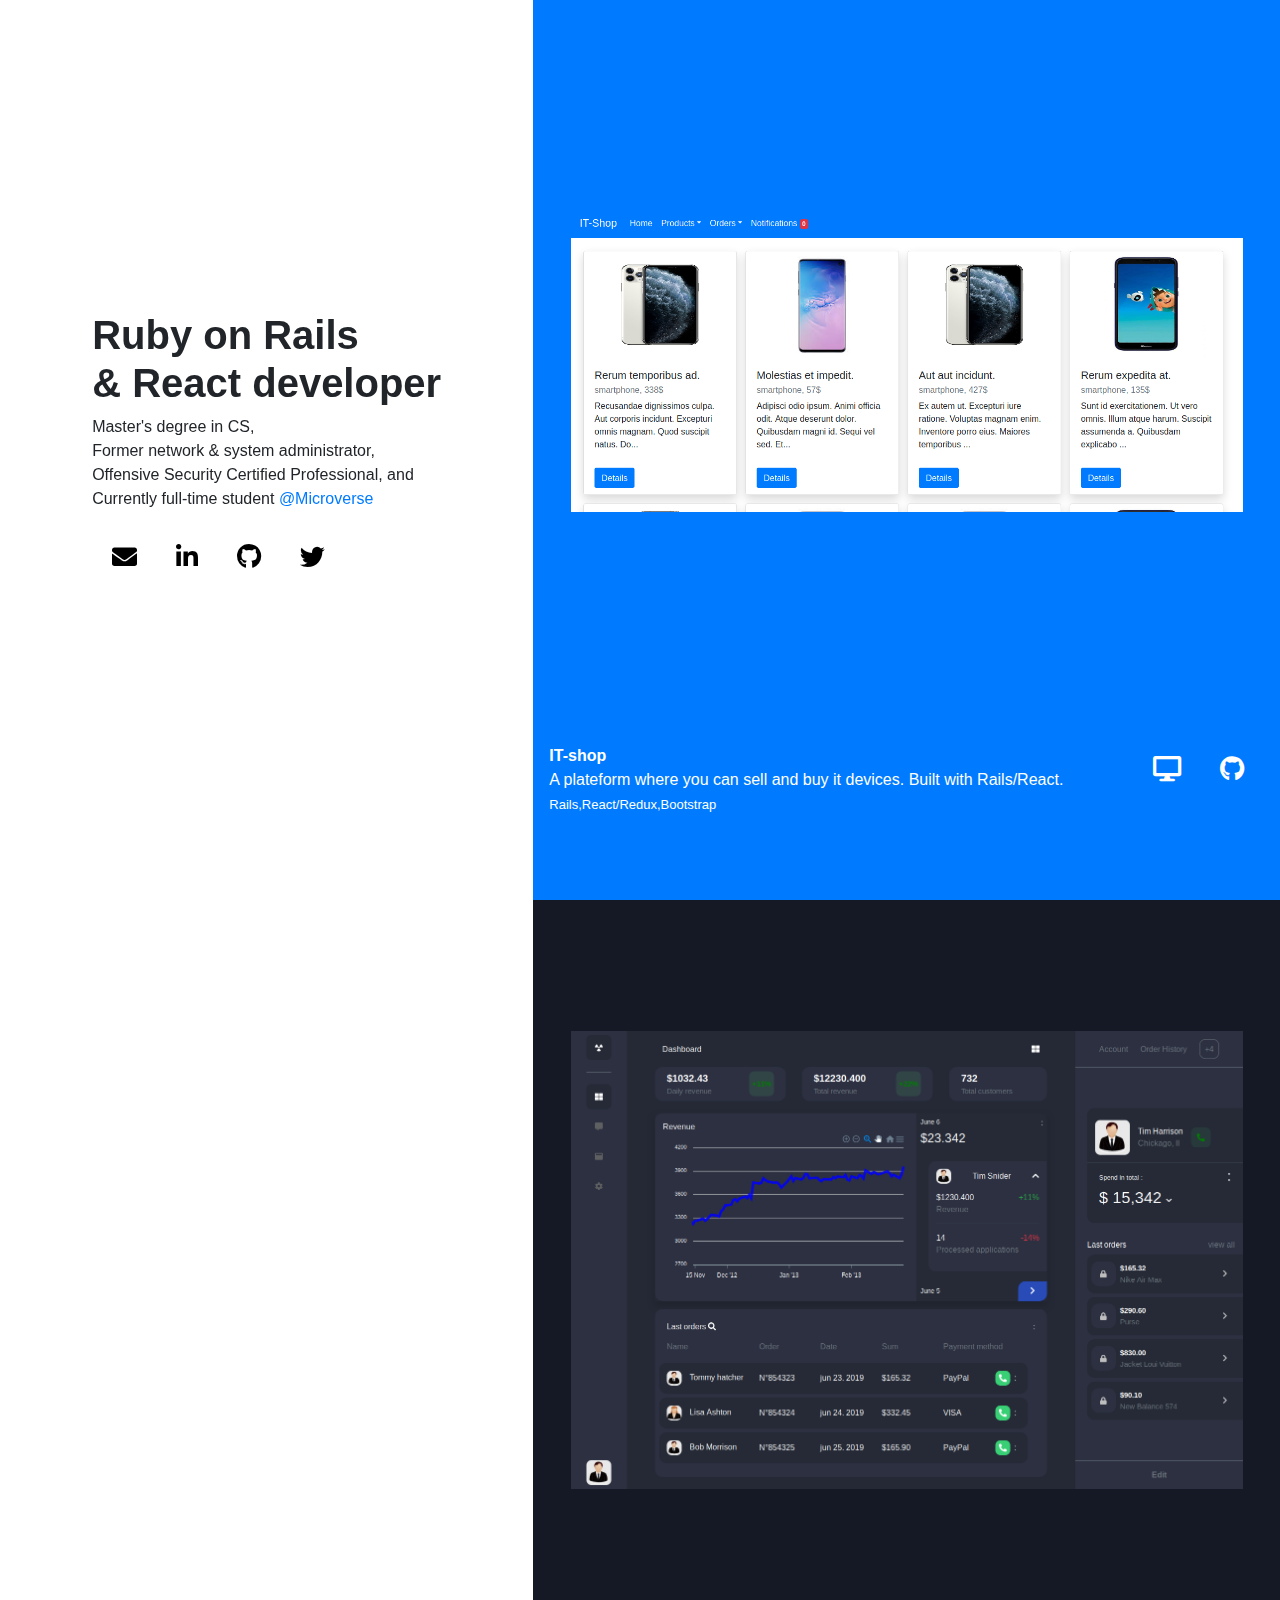
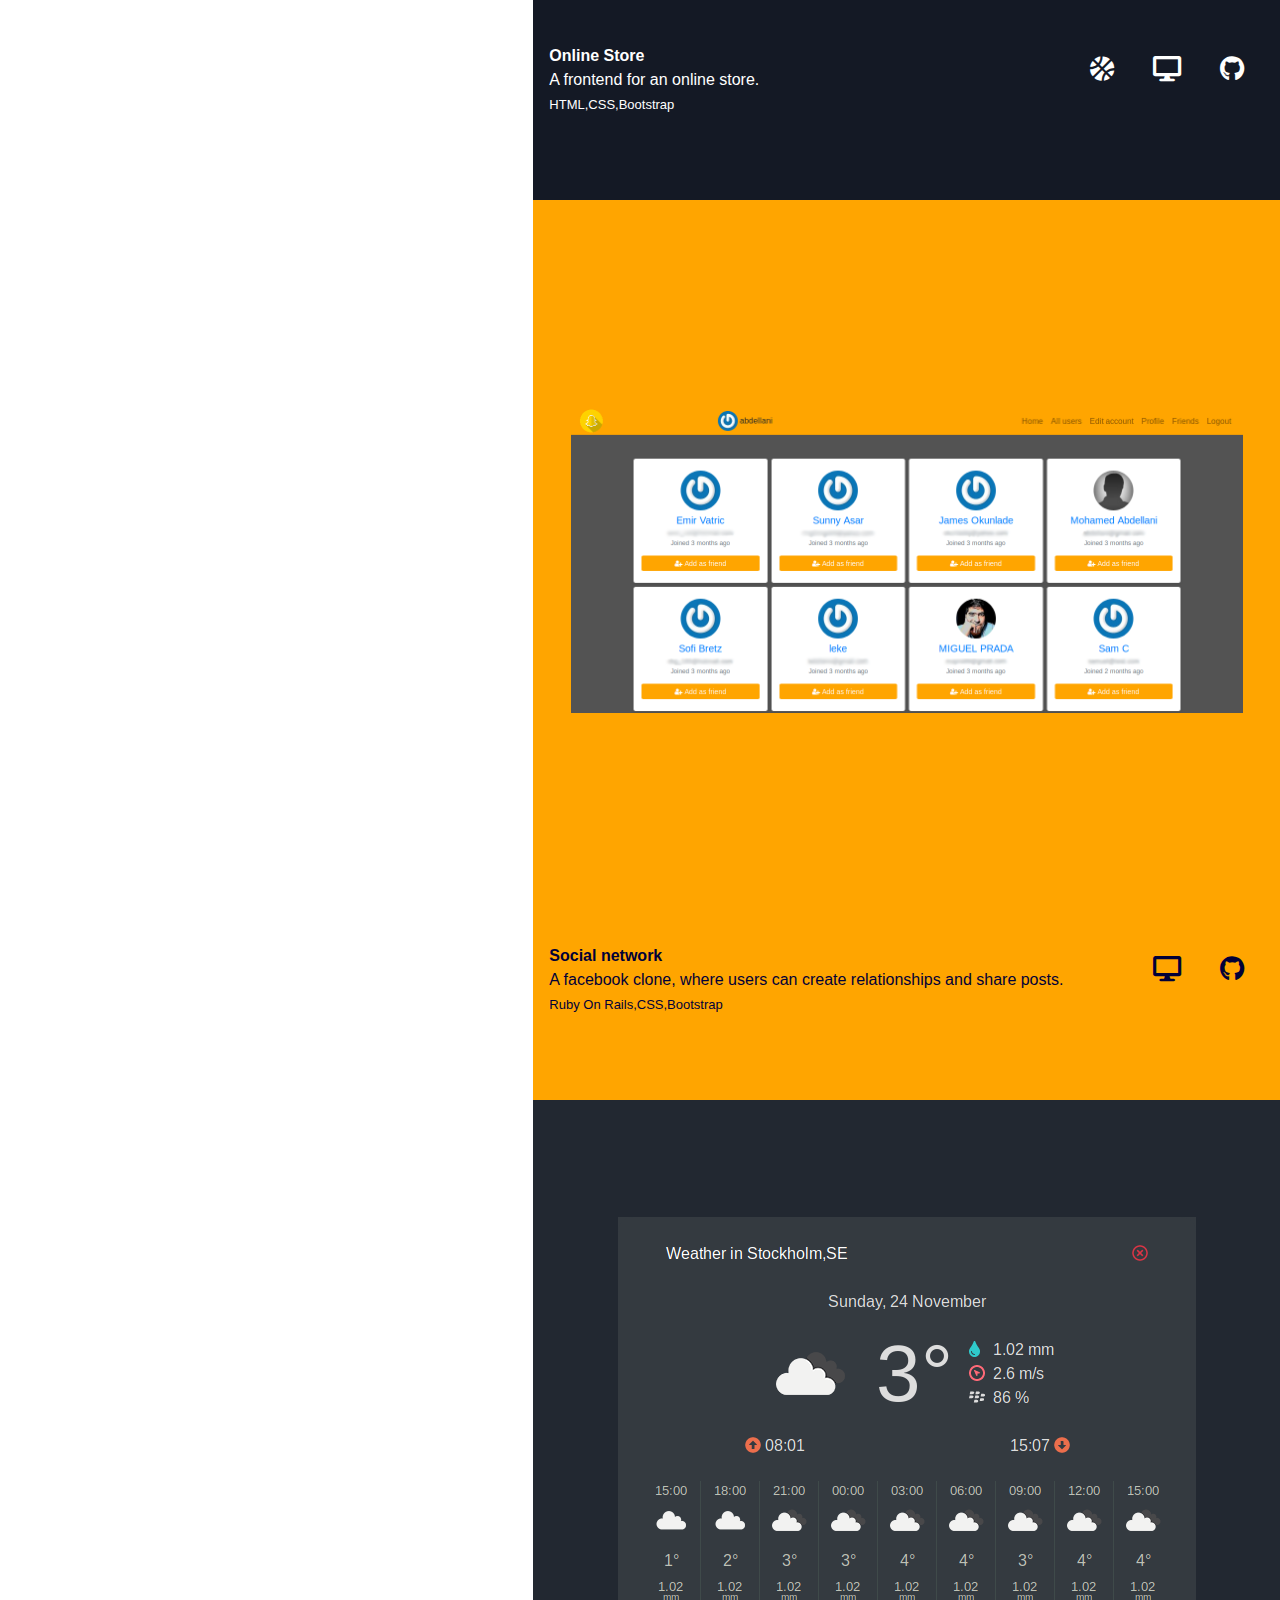
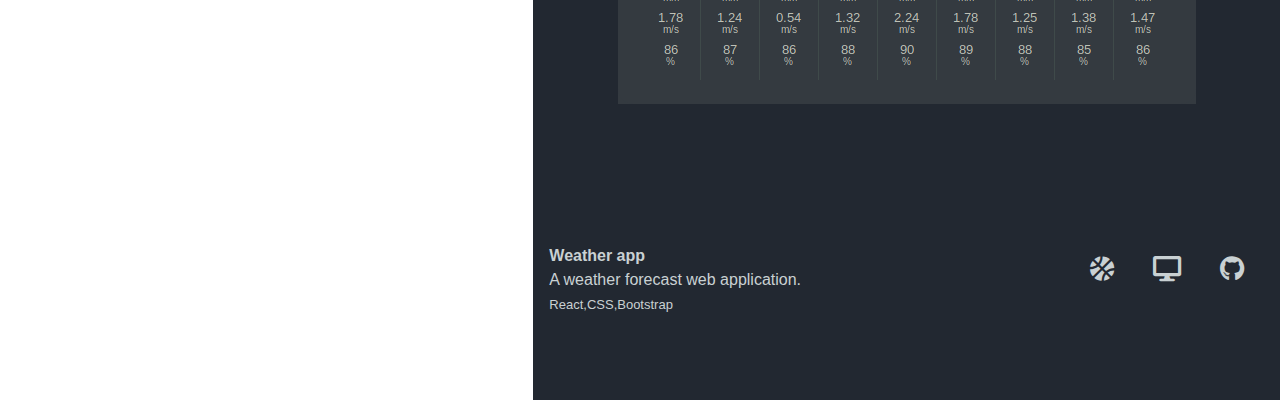
==== index.html @ 5a0fbbc0 "initial commit" ====
<!DOCTYPE html>
<html lang="en">

<head>
  <meta charset="UTF-8">
  <meta name="viewport" content="width=device-width, initial-scale=1.0">
  <meta http-equiv="X-UA-Compatible" content="ie=edge">
  <link rel="stylesheet" href="css/bootstrap.min.css" />
  <link rel="stylesheet" href="css/all.css" />
  <link rel="stylesheet" href="css/index.css" />
  <title>Mohamed ABDELLANI</title>
  <!-- Global site tag (gtag.js) - Google Analytics -->
  <script async src="https://www.googletagmanager.com/gtag/js?id=UA-34000171-1"></script>
  <script>
    window.dataLayer = window.dataLayer || [];
    function gtag() { dataLayer.push(arguments); }
    gtag('js', new Date());

    gtag('config', 'UA-34000171-1');
    function openPage(path){
        window.open(path)
    }
  </script>

</head>

<body>
  <div class="container-fluid">
    <div class="row">
      <div class="col-md-5 p-0">
        <div id="left-page" class="position-md-fixed d-flex flex-column justify-content-center align-items-center">
          <div>
            <h1 class="font-weight-bolder">
              Ruby on Rails<br /> & React developer

            </h1>
            <p>
              Master's degree in CS,
              <br />
              Former network & system administrator,
              <br />
              Offensive Security Certified Professional, and
              <br />
              Currently full-time student <a href="https://www.microverse.org/">@Microverse</a>
            </p>
            <ul class="list-group list-group-horizontal">
              <li class="list-group-item  border-0">
                <a target="_blank" href="mailto:abdellani@gmail.com">
                  <i class="fas fa-envelope"></i>
                </a>
              </li>
              <li class="list-group-item  border-0">
                <a target="_blank" href="https://linkedin.com/in/abdellani/">
                  <i class="fab fa-linkedin-in"></i>
                </a>
              </li>
              <li class="list-group-item  border-0">
                <a target="_blank" href="https://github.com/abdellani/">
                  <i class="fab fa-github"></i>
                </a>
              </li>
              <li class="list-group-item  border-0">
                <a target="_blank" href="https://twitter.com/mabdellani">
                  <i class="fab fa-twitter"></i>
                </a>
              </li>
            </ul>
          </div>
        </div>
      </div>
      <div class="col-md-7 p-0 bg-secondary">
        <div class="project bg-dark d-flex flex-column justify-content-between align-items-center">
          <div class="preview-container w-100   d-flex justify-content-center align-items-center">
              <img class="preview" alt="it-shop" src="images/it-shop.png" onclick="openPage('https://github.com/abdellani/it-shop')">
          </div>
          <div class="footer w-100 py-4 px-3 d-flex flex-wrap justify-content-between">
            <div>
              <span class="font-weight-bolder">IT-shop</span>
              <br />
              A plateform where you can sell and buy it devices. Built with Rails/React.
              <br />
              <span class="technologies">Rails,React/Redux,Bootstrap</span>
            </div>
            <ul class="list-group list-group-horizontal">
              <li class="list-group-item border-0">
                <a title="Live demo" target="_blank" href="https://it-shop.herokuapp.com/">
                  <i class="fas fa-desktop"></i>
                </a>
              </li>
              <li class="list-group-item  border-0">
                <a title="Github repository" target="_blank" href="https://github.com/abdellani/it-shop">
                  <i class="fab fa-github"></i>
                </a>
              </li>
            </ul>
          </div>
        </div>
        <!--
        <div class="project bg-dark d-flex flex-column justify-content-between align-items-center">
          <div class="preview-container w-100   d-flex justify-content-center align-items-center">
            <img class="preview" src="images/imdb.png">
          </div>
          <div class="footer w-100 py-4 px-3 d-flex flex-wrap justify-content-between">
            <div>
              <span class="font-weight-bolder">IMDB</span>
              <br />
              A clone of an IMDB like website's home page.
              <br />
              <span class="technologies">HTML,CSS,Bootstrap</span>
            </div>
            <ul class="list-group list-group-horizontal">
              <li class="list-group-item pl-0 border-0">
                <a title="Original designer" target="_blank"
                  href="https://dribbble.com/shots/7228236-IMDb-website-concept">
                  <i class="fas fa-basketball-ball"></i>
                </a>
              </li>
              <li class="list-group-item border-0">
                <a title="Live demo" target="_blank" href=" http://abdellani.github.io/IMDB_FE/">
                  <i class="fas fa-desktop"></i>
                </a>
              </li>
              <li class="list-group-item  border-0">
                <a title="Github repository" target="_blank" href="https://github.com/abdellani/IMDB_FE">
                  <i class="fab fa-github"></i>
                </a>
              </li>
            </ul>
          </div>
        </div>
       -->
        <div class="project d-flex flex-column justify-content-between align-items-center">
          <div class="preview-container w-100 h-100  d-flex justify-content-center align-items-center">
            <img class="preview" src="images/online_store.png" onclick="openPage('https://github.com/abdellani/ONLINE_STORE_FE')">
          </div>
          <div class="footer w-100 py-4 px-3 d-flex flex-wrap justify-content-between">
            <div>
              <span class="font-weight-bolder">Online Store</span>
              <br />
              A frontend for an online store.
              <br />
              <span class="technologies">HTML,CSS,Bootstrap</span>
            </div>
            <ul class="list-group list-group-horizontal">
              <li class="list-group-item pl-0 border-0">
                <a title="Original designer" target="_blank"
                  href="https://dribbble.com/shots/7476168-Online-store-dashboard-dark-mode">
                  <i class="fas fa-basketball-ball"></i>
                </a>
              </li>
              <li class="list-group-item border-0">
                <a title="Live demo" target="_blank" href="https://abdellani.github.io/ONLINE_STORE_FE/">
                  <i class="fas fa-desktop"></i>
                </a>
              </li>
              <li class="list-group-item  border-0">
                <a title="Github repository" target="_blank" href="https://github.com/abdellani/ONLINE_STORE_FE">
                  <i class="fab fa-github"></i>
                </a>
              </li>
            </ul>
          </div>
        </div>
        <div class="project bg-dark d-flex flex-column justify-content-between align-items-center">
          <div class="preview-container w-100   d-flex justify-content-center align-items-center">
            <img class="preview" src="images/social_network.png" onclick="openPage('https://github.com/abdellani/final-project/')">
          </div>
          <div class="footer w-100 py-4 px-3 d-flex flex-wrap justify-content-between">
            <div>
              <span class="font-weight-bolder">Social network</span>
              <br />
              A facebook clone, where users can create relationships and share posts.
              <br />
              <span class="technologies">Ruby On Rails,CSS,Bootstrap</span>
            </div>
            <ul class="list-group list-group-horizontal">
              <li class="list-group-item pl-0 border-0">
                <a title="Live demo" href="https://fast-wave-25233.herokuapp.com/">
                  <i class="fas fa-desktop"></i>
                </a>
              </li>
              <li class="list-group-item  border-0">
                <a title="Github repository" target="_blank" href="https://github.com/abdellani/final-project/">
                  <i class="fab fa-github"></i>
                </a>
              </li>
            </ul>
          </div>
        </div>
        <div class="project bg-dark d-flex flex-column justify-content-between align-items-center">
          <div class="preview-container w-100   d-flex justify-content-center align-items-center">
            <img class="preview" src="images/weather-app.png" onclick="openPage('https://abdellani.github.io/weather-app/')">
          </div>
          <div class="footer w-100 py-4 px-3 d-flex flex-wrap justify-content-between">
            <div>
              <span class="font-weight-bolder">Weather app</span>
              <br />
              A weather forecast web application.
              <br />
              <span class="technologies">React,CSS,Bootstrap</span>
            </div>
            <ul class="list-group list-group-horizontal">
              <li class="list-group-item pl-0 border-0">
                <a title="Original designer" target="_blank"
                  href="https://dribbble.com/shots/5391698-Weather-Forecast-Display">
                  <i class="fas fa-basketball-ball"></i>
                </a>
              </li>
              <li class="list-group-item border-0">
                <a title="Live demo" target="_blank" href="https://abdellani.github.io/weather-app/">
                  <i class="fas fa-desktop"></i>
                </a>
              </li>
              <li class="list-group-item  border-0">
                <a title="Github repository" target="_blank" href="https://github.com/abdellani/weather-app/">
                  <i class="fab fa-github"></i>
                </a>
              </li>
            </ul>
          </div>
        </div>
      </div>
    </div>
  </div>
</body>

</html>
---- css/index.css ----
@media (min-width: 768px) {
  body .position-md-fixed {
    position: fixed;
    left: 0;
    width: 41.666667%;
    z-index: 12; } }
body ul li a {
  color: black; }
body #left-page {
  height: 100vh; }
  body #left-page ul {
    font-size: 25px; }
body .project {
  height: 100vh; }
  body .project:nth-child(1) {
    background-color: #007bff !important;
    color: #fff; }
    body .project:nth-child(1) a {
      color: #fff; }
  body .project:nth-child(2) {
    background-color: #141925 !important;
    color: white; }
    body .project:nth-child(2) a {
      color: white; }
  body .project:nth-child(3) {
    background-color: #ffa500 !important;
    color: #010038; }
    body .project:nth-child(3) a {
      color: #010038; }
  body .project:nth-child(4) {
    background-color: #222831 !important;
    color: #c9d1d3; }
    body .project:nth-child(4) a {
      color: #c9d1d3; }
  body .project .technologies {
    font-size: 13px; }
  body .project .preview-container {
    flex-basis: 80vh;
    overflow: hidden; }
    body .project .preview-container .preview {
      max-height: 90%;
      max-width: 90%; }
  body .project .footer {
    flex-basis: 20vh; }
    body .project .footer li {
      background: transparent !important; }
      body .project .footer li i {
        font-size: 25px; }

#under_construction_page {
  background-color: #fafbfd;
  height: 100vh; }
  #under_construction_page .main_pic {
    min-width: 250px;
    width: 60%;
    margin: auto;
    display: block; }
  #under_construction_page a {
    color: black; }
  #under_construction_page footer {
    font-size: 10px; }

/*# sourceMappingURL=index.css.map */
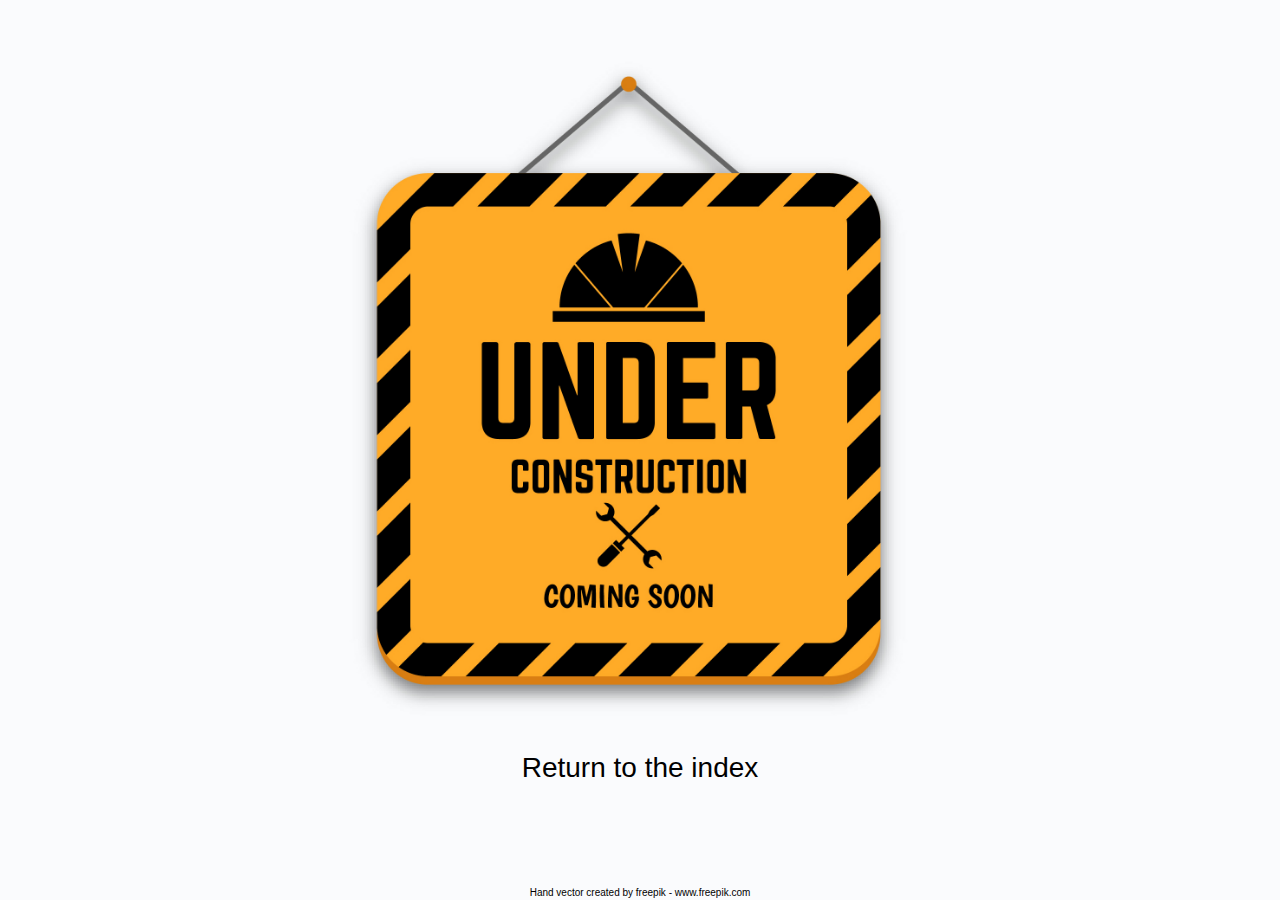
==== commit a9cbce79: "Rename under_construction.html to index.html" ====
--- a/index.html
+++ b/index.html
@@ -5,223 +5,23 @@
   <meta charset="UTF-8">
   <meta name="viewport" content="width=device-width, initial-scale=1.0">
   <meta http-equiv="X-UA-Compatible" content="ie=edge">
-  <link rel="stylesheet" href="css/bootstrap.min.css" />
-  <link rel="stylesheet" href="css/all.css" />
+  <link rel="stylesheet" href="https://stackpath.bootstrapcdn.com/bootstrap/4.3.1/css/bootstrap.min.css"
+    integrity="sha384-ggOyR0iXCbMQv3Xipma34MD+dH/1fQ784/j6cY/iJTQUOhcWr7x9JvoRxT2MZw1T" crossorigin="anonymous">
   <link rel="stylesheet" href="css/index.css" />
   <title>Mohamed ABDELLANI</title>
-  <!-- Global site tag (gtag.js) - Google Analytics -->
-  <script async src="https://www.googletagmanager.com/gtag/js?id=UA-34000171-1"></script>
-  <script>
-    window.dataLayer = window.dataLayer || [];
-    function gtag() { dataLayer.push(arguments); }
-    gtag('js', new Date());
-
-    gtag('config', 'UA-34000171-1');
-    function openPage(path){
-        window.open(path)
-    }
-  </script>
-
 </head>
 
-<body>
-  <div class="container-fluid">
-    <div class="row">
-      <div class="col-md-5 p-0">
-        <div id="left-page" class="position-md-fixed d-flex flex-column justify-content-center align-items-center">
-          <div>
-            <h1 class="font-weight-bolder">
-              Ruby on Rails<br /> & React developer
-
-            </h1>
-            <p>
-              Master's degree in CS,
-              <br />
-              Former network & system administrator,
-              <br />
-              Offensive Security Certified Professional, and
-              <br />
-              Currently full-time student <a href="https://www.microverse.org/">@Microverse</a>
-            </p>
-            <ul class="list-group list-group-horizontal">
-              <li class="list-group-item  border-0">
-                <a target="_blank" href="mailto:abdellani@gmail.com">
-                  <i class="fas fa-envelope"></i>
-                </a>
-              </li>
-              <li class="list-group-item  border-0">
-                <a target="_blank" href="https://linkedin.com/in/abdellani/">
-                  <i class="fab fa-linkedin-in"></i>
-                </a>
-              </li>
-              <li class="list-group-item  border-0">
-                <a target="_blank" href="https://github.com/abdellani/">
-                  <i class="fab fa-github"></i>
-                </a>
-              </li>
-              <li class="list-group-item  border-0">
-                <a target="_blank" href="https://twitter.com/mabdellani">
-                  <i class="fab fa-twitter"></i>
-                </a>
-              </li>
-            </ul>
-          </div>
-        </div>
-      </div>
-      <div class="col-md-7 p-0 bg-secondary">
-        <div class="project bg-dark d-flex flex-column justify-content-between align-items-center">
-          <div class="preview-container w-100   d-flex justify-content-center align-items-center">
-              <img class="preview" alt="it-shop" src="images/it-shop.png" onclick="openPage('https://github.com/abdellani/it-shop')">
-          </div>
-          <div class="footer w-100 py-4 px-3 d-flex flex-wrap justify-content-between">
-            <div>
-              <span class="font-weight-bolder">IT-shop</span>
-              <br />
-              A plateform where you can sell and buy it devices. Built with Rails/React.
-              <br />
-              <span class="technologies">Rails,React/Redux,Bootstrap</span>
-            </div>
-            <ul class="list-group list-group-horizontal">
-              <li class="list-group-item border-0">
-                <a title="Live demo" target="_blank" href="https://it-shop.herokuapp.com/">
-                  <i class="fas fa-desktop"></i>
-                </a>
-              </li>
-              <li class="list-group-item  border-0">
-                <a title="Github repository" target="_blank" href="https://github.com/abdellani/it-shop">
-                  <i class="fab fa-github"></i>
-                </a>
-              </li>
-            </ul>
-          </div>
-        </div>
-        <!--
-        <div class="project bg-dark d-flex flex-column justify-content-between align-items-center">
-          <div class="preview-container w-100   d-flex justify-content-center align-items-center">
-            <img class="preview" src="images/imdb.png">
-          </div>
-          <div class="footer w-100 py-4 px-3 d-flex flex-wrap justify-content-between">
-            <div>
-              <span class="font-weight-bolder">IMDB</span>
-              <br />
-              A clone of an IMDB like website's home page.
-              <br />
-              <span class="technologies">HTML,CSS,Bootstrap</span>
-            </div>
-            <ul class="list-group list-group-horizontal">
-              <li class="list-group-item pl-0 border-0">
-                <a title="Original designer" target="_blank"
-                  href="https://dribbble.com/shots/7228236-IMDb-website-concept">
-                  <i class="fas fa-basketball-ball"></i>
-                </a>
-              </li>
-              <li class="list-group-item border-0">
-                <a title="Live demo" target="_blank" href=" http://abdellani.github.io/IMDB_FE/">
-                  <i class="fas fa-desktop"></i>
-                </a>
-              </li>
-              <li class="list-group-item  border-0">
-                <a title="Github repository" target="_blank" href="https://github.com/abdellani/IMDB_FE">
-                  <i class="fab fa-github"></i>
-                </a>
-              </li>
-            </ul>
-          </div>
-        </div>
-       -->
-        <div class="project d-flex flex-column justify-content-between align-items-center">
-          <div class="preview-container w-100 h-100  d-flex justify-content-center align-items-center">
-            <img class="preview" src="images/online_store.png" onclick="openPage('https://github.com/abdellani/ONLINE_STORE_FE')">
-          </div>
-          <div class="footer w-100 py-4 px-3 d-flex flex-wrap justify-content-between">
-            <div>
-              <span class="font-weight-bolder">Online Store</span>
-              <br />
-              A frontend for an online store.
-              <br />
-              <span class="technologies">HTML,CSS,Bootstrap</span>
-            </div>
-            <ul class="list-group list-group-horizontal">
-              <li class="list-group-item pl-0 border-0">
-                <a title="Original designer" target="_blank"
-                  href="https://dribbble.com/shots/7476168-Online-store-dashboard-dark-mode">
-                  <i class="fas fa-basketball-ball"></i>
-                </a>
-              </li>
-              <li class="list-group-item border-0">
-                <a title="Live demo" target="_blank" href="https://abdellani.github.io/ONLINE_STORE_FE/">
-                  <i class="fas fa-desktop"></i>
-                </a>
-              </li>
-              <li class="list-group-item  border-0">
-                <a title="Github repository" target="_blank" href="https://github.com/abdellani/ONLINE_STORE_FE">
-                  <i class="fab fa-github"></i>
-                </a>
-              </li>
-            </ul>
-          </div>
-        </div>
-        <div class="project bg-dark d-flex flex-column justify-content-between align-items-center">
-          <div class="preview-container w-100   d-flex justify-content-center align-items-center">
-            <img class="preview" src="images/social_network.png" onclick="openPage('https://github.com/abdellani/final-project/')">
-          </div>
-          <div class="footer w-100 py-4 px-3 d-flex flex-wrap justify-content-between">
-            <div>
-              <span class="font-weight-bolder">Social network</span>
-              <br />
-              A facebook clone, where users can create relationships and share posts.
-              <br />
-              <span class="technologies">Ruby On Rails,CSS,Bootstrap</span>
-            </div>
-            <ul class="list-group list-group-horizontal">
-              <li class="list-group-item pl-0 border-0">
-                <a title="Live demo" href="https://fast-wave-25233.herokuapp.com/">
-                  <i class="fas fa-desktop"></i>
-                </a>
-              </li>
-              <li class="list-group-item  border-0">
-                <a title="Github repository" target="_blank" href="https://github.com/abdellani/final-project/">
-                  <i class="fab fa-github"></i>
-                </a>
-              </li>
-            </ul>
-          </div>
-        </div>
-        <div class="project bg-dark d-flex flex-column justify-content-between align-items-center">
-          <div class="preview-container w-100   d-flex justify-content-center align-items-center">
-            <img class="preview" src="images/weather-app.png" onclick="openPage('https://abdellani.github.io/weather-app/')">
-          </div>
-          <div class="footer w-100 py-4 px-3 d-flex flex-wrap justify-content-between">
-            <div>
-              <span class="font-weight-bolder">Weather app</span>
-              <br />
-              A weather forecast web application.
-              <br />
-              <span class="technologies">React,CSS,Bootstrap</span>
-            </div>
-            <ul class="list-group list-group-horizontal">
-              <li class="list-group-item pl-0 border-0">
-                <a title="Original designer" target="_blank"
-                  href="https://dribbble.com/shots/5391698-Weather-Forecast-Display">
-                  <i class="fas fa-basketball-ball"></i>
-                </a>
-              </li>
-              <li class="list-group-item border-0">
-                <a title="Live demo" target="_blank" href="https://abdellani.github.io/weather-app/">
-                  <i class="fas fa-desktop"></i>
-                </a>
-              </li>
-              <li class="list-group-item  border-0">
-                <a title="Github repository" target="_blank" href="https://github.com/abdellani/weather-app/">
-                  <i class="fab fa-github"></i>
-                </a>
-              </li>
-            </ul>
-          </div>
-        </div>
-      </div>
+<body id="under_construction_page" class="d-flex flex-column justify-content-between align-items-center">
+  <div class="d-flex flex-column  align-items-center">
+    <img class="main_pic mt-4 mb-2" src="images/under_construction.jpg" />
+    <div class="h3 mb-3">
+      <a href="/">Return to the index </a>
     </div>
   </div>
+  <footer class="text-center ">
+    <a class="" href="https://www.freepik.com/free-photos-vectors/hand">Hand vector created by freepik -
+      www.freepik.com</a>
+  </footer>
 </body>
 
-</html>+</html>
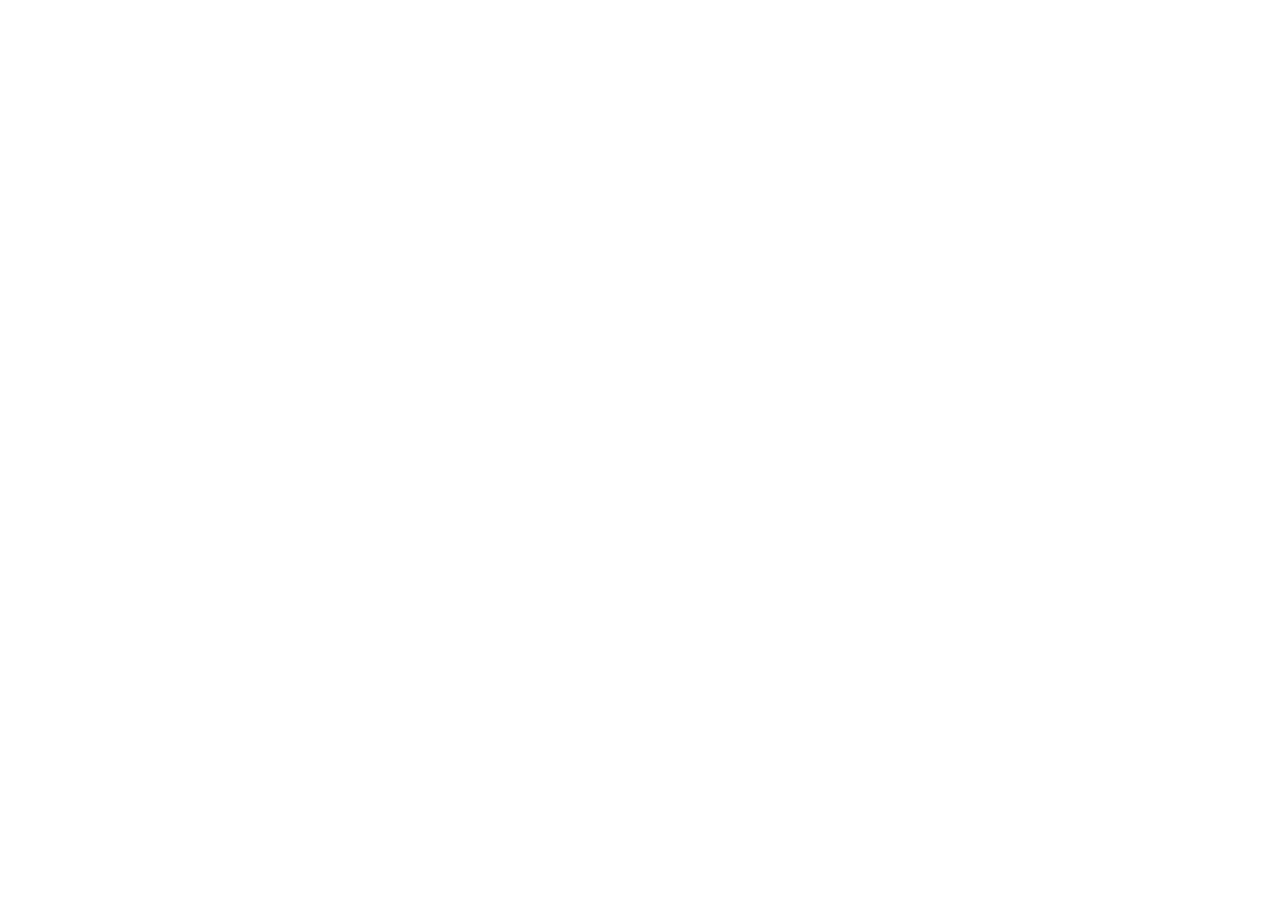
==== commit 5a38ef77: "Update index.html" ====
--- a/index.html
+++ b/index.html
@@ -9,6 +9,7 @@
     integrity="sha384-ggOyR0iXCbMQv3Xipma34MD+dH/1fQ784/j6cY/iJTQUOhcWr7x9JvoRxT2MZw1T" crossorigin="anonymous">
   <link rel="stylesheet" href="css/index.css" />
   <title>Mohamed ABDELLANI</title>
+  <meta http-equiv = "refresh" content = "0; url = https://blog.abdellani.dev" />
 </head>
 
 <body id="under_construction_page" class="d-flex flex-column justify-content-between align-items-center">
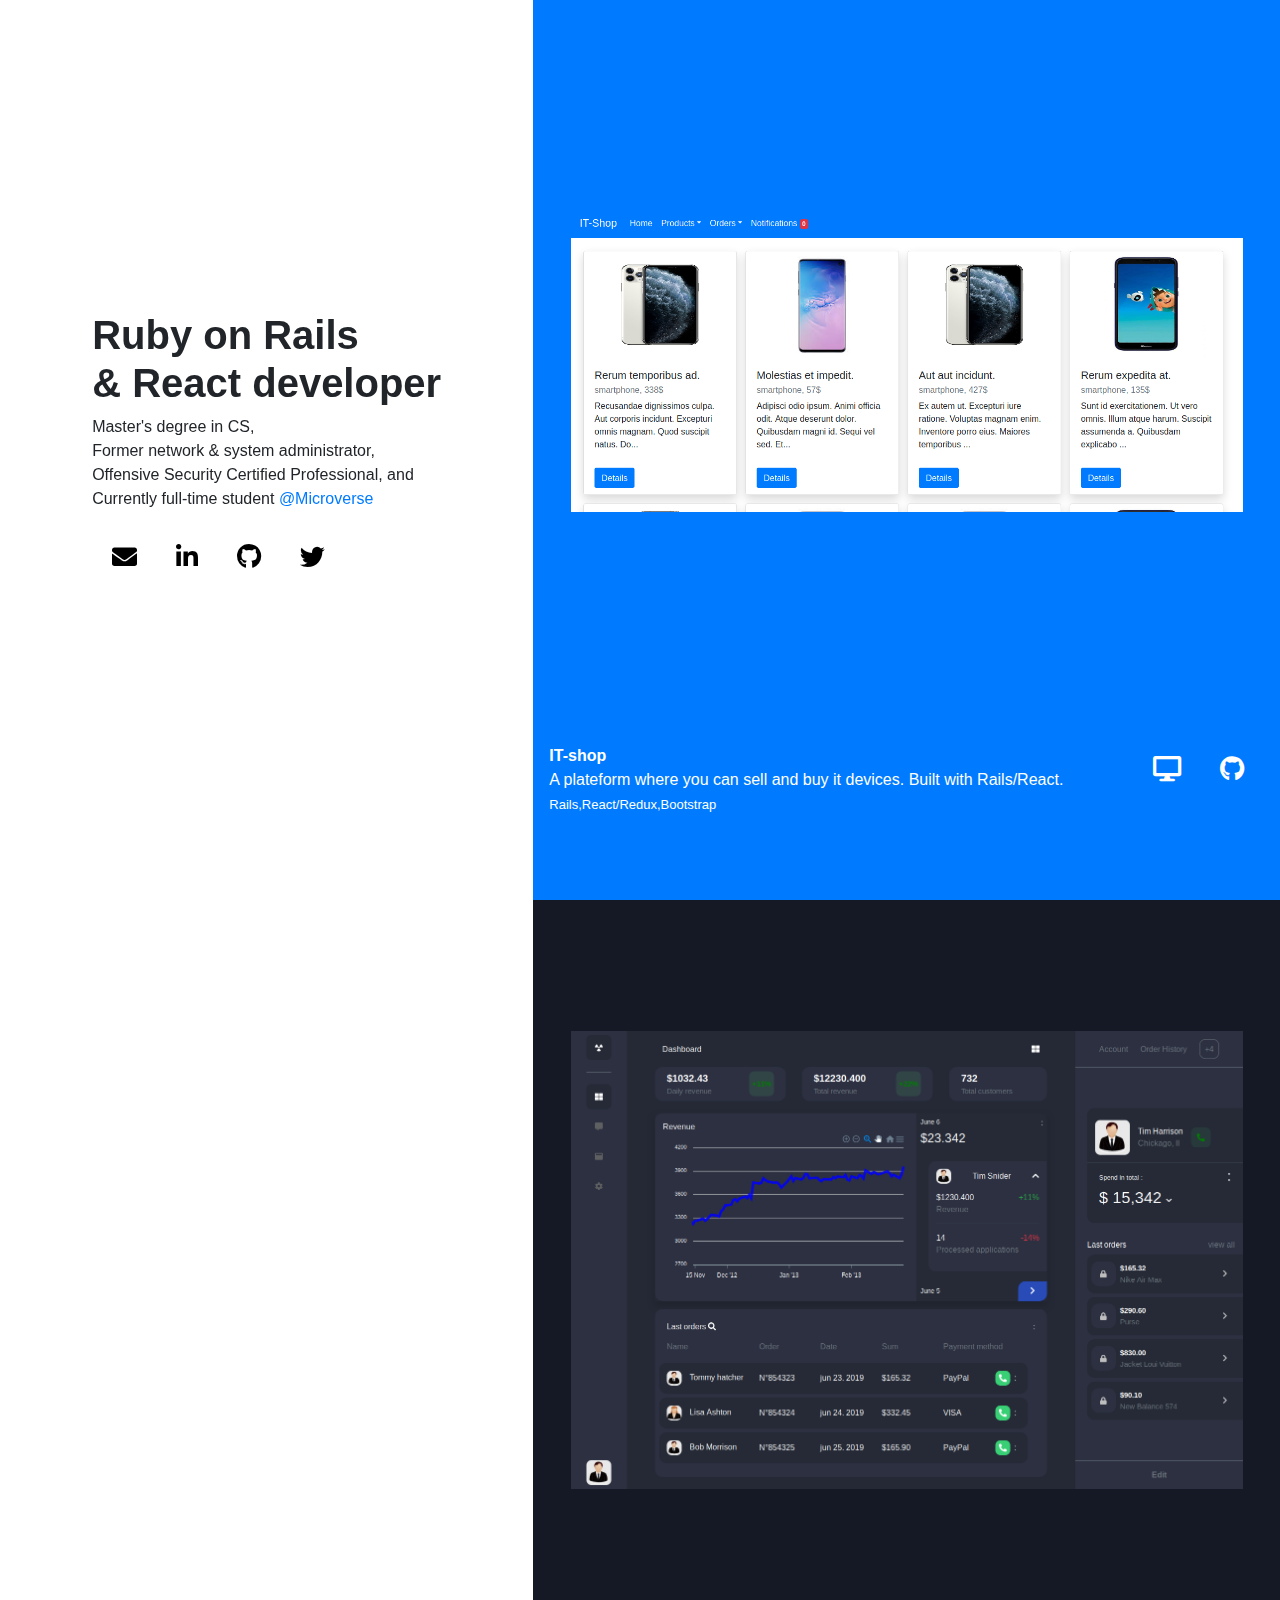
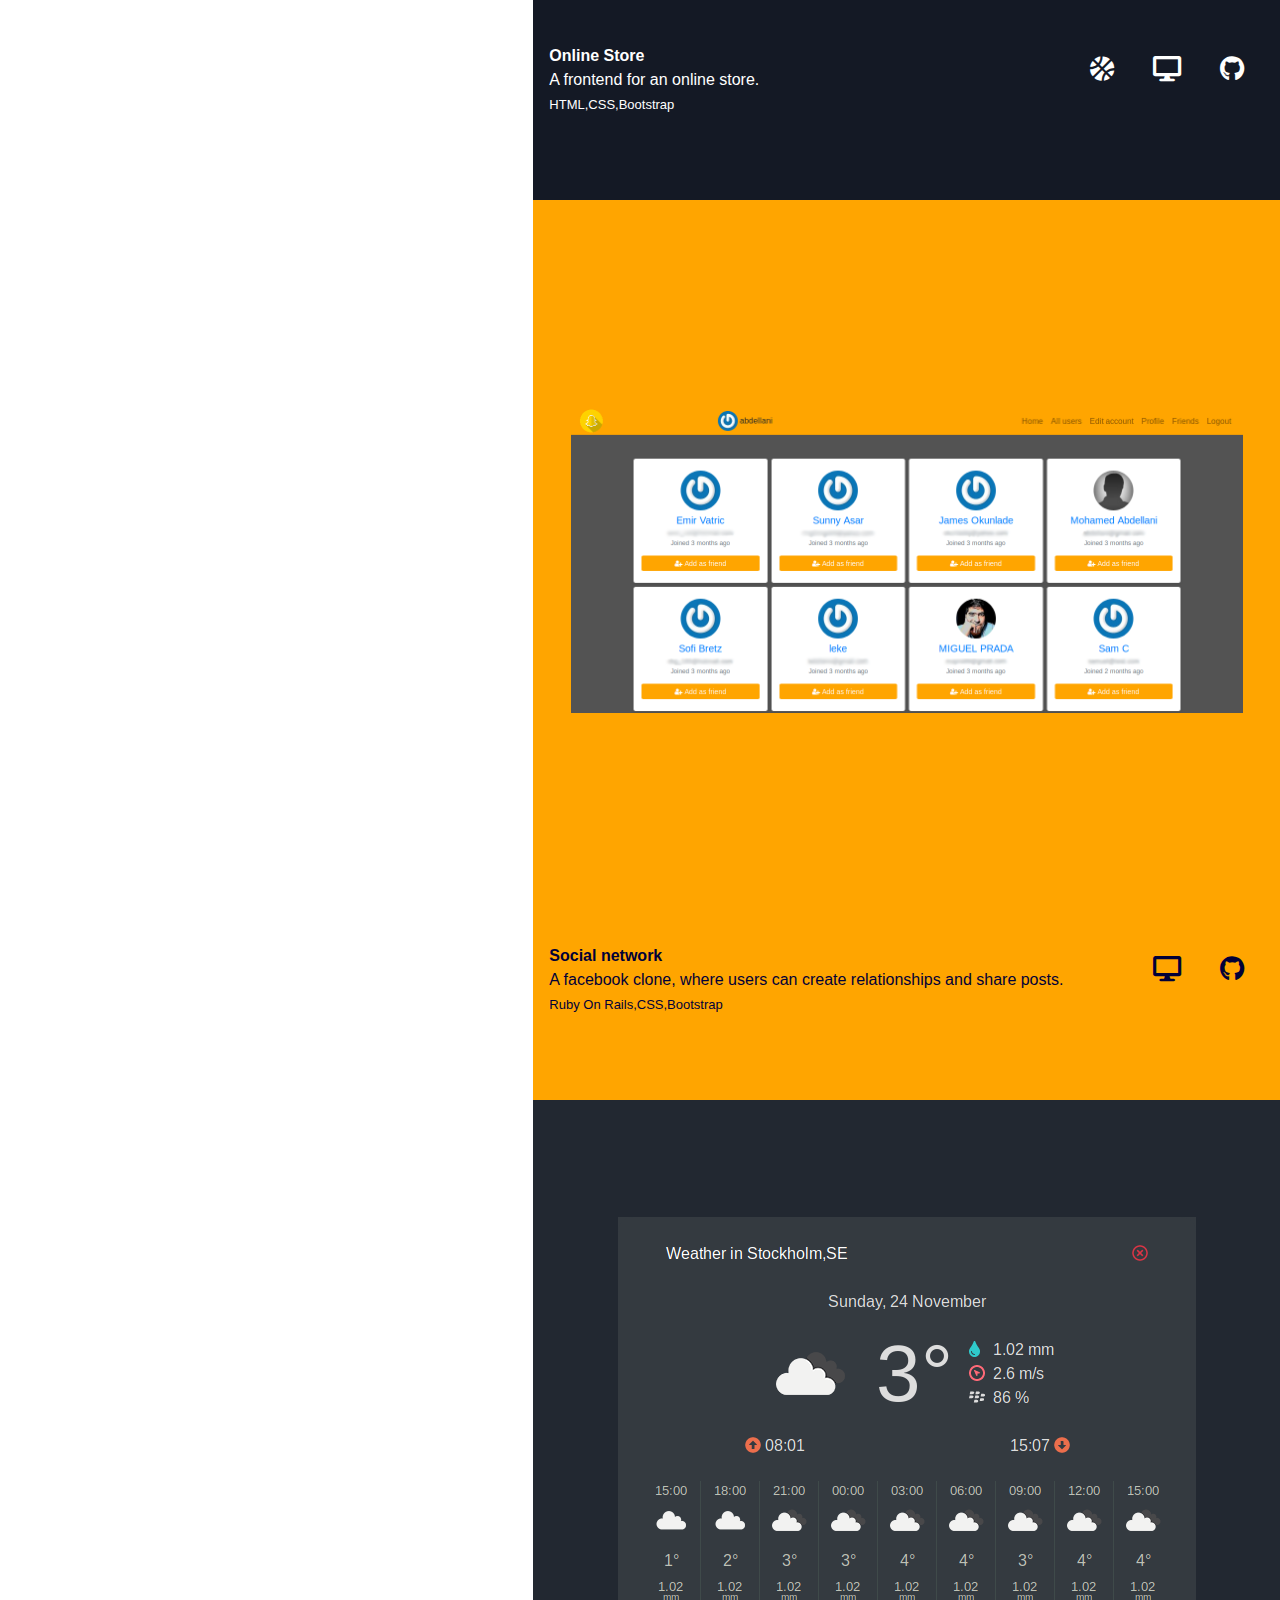
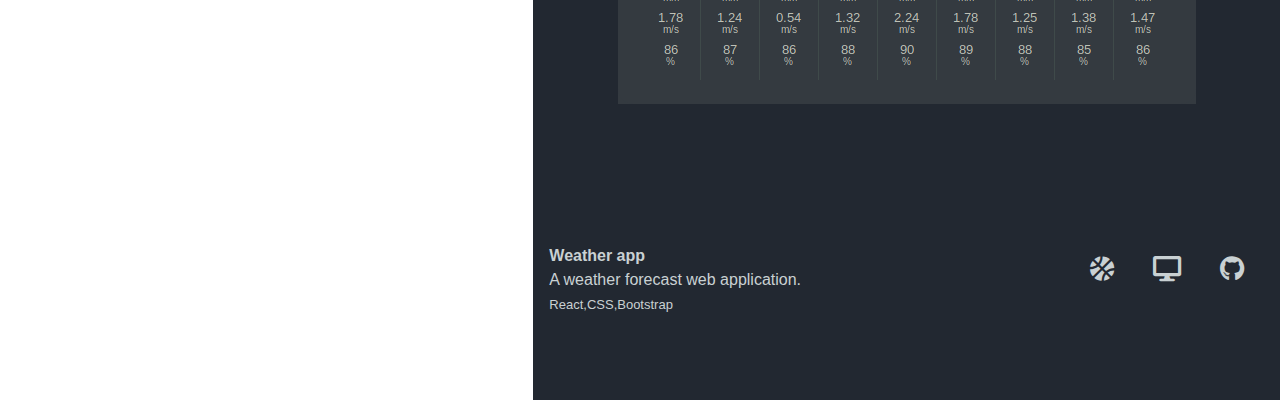
==== commit 9e39da86: "Rename index.html.1 to index.html" ====
--- a/index.html
+++ b/index.html
@@ -5,24 +5,223 @@
   <meta charset="UTF-8">
   <meta name="viewport" content="width=device-width, initial-scale=1.0">
   <meta http-equiv="X-UA-Compatible" content="ie=edge">
-  <link rel="stylesheet" href="https://stackpath.bootstrapcdn.com/bootstrap/4.3.1/css/bootstrap.min.css"
-    integrity="sha384-ggOyR0iXCbMQv3Xipma34MD+dH/1fQ784/j6cY/iJTQUOhcWr7x9JvoRxT2MZw1T" crossorigin="anonymous">
+  <link rel="stylesheet" href="css/bootstrap.min.css" />
+  <link rel="stylesheet" href="css/all.css" />
   <link rel="stylesheet" href="css/index.css" />
   <title>Mohamed ABDELLANI</title>
-  <meta http-equiv = "refresh" content = "0; url = https://blog.abdellani.dev" />
+  <!-- Global site tag (gtag.js) - Google Analytics -->
+  <script async src="https://www.googletagmanager.com/gtag/js?id=UA-34000171-1"></script>
+  <script>
+    window.dataLayer = window.dataLayer || [];
+    function gtag() { dataLayer.push(arguments); }
+    gtag('js', new Date());
+
+    gtag('config', 'UA-34000171-1');
+    function openPage(path){
+        window.open(path)
+    }
+  </script>
+
 </head>
 
-<body id="under_construction_page" class="d-flex flex-column justify-content-between align-items-center">
-  <div class="d-flex flex-column  align-items-center">
-    <img class="main_pic mt-4 mb-2" src="images/under_construction.jpg" />
-    <div class="h3 mb-3">
-      <a href="/">Return to the index </a>
+<body>
+  <div class="container-fluid">
+    <div class="row">
+      <div class="col-md-5 p-0">
+        <div id="left-page" class="position-md-fixed d-flex flex-column justify-content-center align-items-center">
+          <div>
+            <h1 class="font-weight-bolder">
+              Ruby on Rails<br /> & React developer
+
+            </h1>
+            <p>
+              Master's degree in CS,
+              <br />
+              Former network & system administrator,
+              <br />
+              Offensive Security Certified Professional, and
+              <br />
+              Currently full-time student <a href="https://www.microverse.org/">@Microverse</a>
+            </p>
+            <ul class="list-group list-group-horizontal">
+              <li class="list-group-item  border-0">
+                <a target="_blank" href="mailto:abdellani@gmail.com">
+                  <i class="fas fa-envelope"></i>
+                </a>
+              </li>
+              <li class="list-group-item  border-0">
+                <a target="_blank" href="https://linkedin.com/in/abdellani/">
+                  <i class="fab fa-linkedin-in"></i>
+                </a>
+              </li>
+              <li class="list-group-item  border-0">
+                <a target="_blank" href="https://github.com/abdellani/">
+                  <i class="fab fa-github"></i>
+                </a>
+              </li>
+              <li class="list-group-item  border-0">
+                <a target="_blank" href="https://twitter.com/mabdellani">
+                  <i class="fab fa-twitter"></i>
+                </a>
+              </li>
+            </ul>
+          </div>
+        </div>
+      </div>
+      <div class="col-md-7 p-0 bg-secondary">
+        <div class="project bg-dark d-flex flex-column justify-content-between align-items-center">
+          <div class="preview-container w-100   d-flex justify-content-center align-items-center">
+              <img class="preview" alt="it-shop" src="images/it-shop.png" onclick="openPage('https://github.com/abdellani/it-shop')">
+          </div>
+          <div class="footer w-100 py-4 px-3 d-flex flex-wrap justify-content-between">
+            <div>
+              <span class="font-weight-bolder">IT-shop</span>
+              <br />
+              A plateform where you can sell and buy it devices. Built with Rails/React.
+              <br />
+              <span class="technologies">Rails,React/Redux,Bootstrap</span>
+            </div>
+            <ul class="list-group list-group-horizontal">
+              <li class="list-group-item border-0">
+                <a title="Live demo" target="_blank" href="https://it-shop.herokuapp.com/">
+                  <i class="fas fa-desktop"></i>
+                </a>
+              </li>
+              <li class="list-group-item  border-0">
+                <a title="Github repository" target="_blank" href="https://github.com/abdellani/it-shop">
+                  <i class="fab fa-github"></i>
+                </a>
+              </li>
+            </ul>
+          </div>
+        </div>
+        <!--
+        <div class="project bg-dark d-flex flex-column justify-content-between align-items-center">
+          <div class="preview-container w-100   d-flex justify-content-center align-items-center">
+            <img class="preview" src="images/imdb.png">
+          </div>
+          <div class="footer w-100 py-4 px-3 d-flex flex-wrap justify-content-between">
+            <div>
+              <span class="font-weight-bolder">IMDB</span>
+              <br />
+              A clone of an IMDB like website's home page.
+              <br />
+              <span class="technologies">HTML,CSS,Bootstrap</span>
+            </div>
+            <ul class="list-group list-group-horizontal">
+              <li class="list-group-item pl-0 border-0">
+                <a title="Original designer" target="_blank"
+                  href="https://dribbble.com/shots/7228236-IMDb-website-concept">
+                  <i class="fas fa-basketball-ball"></i>
+                </a>
+              </li>
+              <li class="list-group-item border-0">
+                <a title="Live demo" target="_blank" href=" http://abdellani.github.io/IMDB_FE/">
+                  <i class="fas fa-desktop"></i>
+                </a>
+              </li>
+              <li class="list-group-item  border-0">
+                <a title="Github repository" target="_blank" href="https://github.com/abdellani/IMDB_FE">
+                  <i class="fab fa-github"></i>
+                </a>
+              </li>
+            </ul>
+          </div>
+        </div>
+       -->
+        <div class="project d-flex flex-column justify-content-between align-items-center">
+          <div class="preview-container w-100 h-100  d-flex justify-content-center align-items-center">
+            <img class="preview" src="images/online_store.png" onclick="openPage('https://github.com/abdellani/ONLINE_STORE_FE')">
+          </div>
+          <div class="footer w-100 py-4 px-3 d-flex flex-wrap justify-content-between">
+            <div>
+              <span class="font-weight-bolder">Online Store</span>
+              <br />
+              A frontend for an online store.
+              <br />
+              <span class="technologies">HTML,CSS,Bootstrap</span>
+            </div>
+            <ul class="list-group list-group-horizontal">
+              <li class="list-group-item pl-0 border-0">
+                <a title="Original designer" target="_blank"
+                  href="https://dribbble.com/shots/7476168-Online-store-dashboard-dark-mode">
+                  <i class="fas fa-basketball-ball"></i>
+                </a>
+              </li>
+              <li class="list-group-item border-0">
+                <a title="Live demo" target="_blank" href="https://abdellani.github.io/ONLINE_STORE_FE/">
+                  <i class="fas fa-desktop"></i>
+                </a>
+              </li>
+              <li class="list-group-item  border-0">
+                <a title="Github repository" target="_blank" href="https://github.com/abdellani/ONLINE_STORE_FE">
+                  <i class="fab fa-github"></i>
+                </a>
+              </li>
+            </ul>
+          </div>
+        </div>
+        <div class="project bg-dark d-flex flex-column justify-content-between align-items-center">
+          <div class="preview-container w-100   d-flex justify-content-center align-items-center">
+            <img class="preview" src="images/social_network.png" onclick="openPage('https://github.com/abdellani/final-project/')">
+          </div>
+          <div class="footer w-100 py-4 px-3 d-flex flex-wrap justify-content-between">
+            <div>
+              <span class="font-weight-bolder">Social network</span>
+              <br />
+              A facebook clone, where users can create relationships and share posts.
+              <br />
+              <span class="technologies">Ruby On Rails,CSS,Bootstrap</span>
+            </div>
+            <ul class="list-group list-group-horizontal">
+              <li class="list-group-item pl-0 border-0">
+                <a title="Live demo" href="https://fast-wave-25233.herokuapp.com/">
+                  <i class="fas fa-desktop"></i>
+                </a>
+              </li>
+              <li class="list-group-item  border-0">
+                <a title="Github repository" target="_blank" href="https://github.com/abdellani/final-project/">
+                  <i class="fab fa-github"></i>
+                </a>
+              </li>
+            </ul>
+          </div>
+        </div>
+        <div class="project bg-dark d-flex flex-column justify-content-between align-items-center">
+          <div class="preview-container w-100   d-flex justify-content-center align-items-center">
+            <img class="preview" src="images/weather-app.png" onclick="openPage('https://abdellani.github.io/weather-app/')">
+          </div>
+          <div class="footer w-100 py-4 px-3 d-flex flex-wrap justify-content-between">
+            <div>
+              <span class="font-weight-bolder">Weather app</span>
+              <br />
+              A weather forecast web application.
+              <br />
+              <span class="technologies">React,CSS,Bootstrap</span>
+            </div>
+            <ul class="list-group list-group-horizontal">
+              <li class="list-group-item pl-0 border-0">
+                <a title="Original designer" target="_blank"
+                  href="https://dribbble.com/shots/5391698-Weather-Forecast-Display">
+                  <i class="fas fa-basketball-ball"></i>
+                </a>
+              </li>
+              <li class="list-group-item border-0">
+                <a title="Live demo" target="_blank" href="https://abdellani.github.io/weather-app/">
+                  <i class="fas fa-desktop"></i>
+                </a>
+              </li>
+              <li class="list-group-item  border-0">
+                <a title="Github repository" target="_blank" href="https://github.com/abdellani/weather-app/">
+                  <i class="fab fa-github"></i>
+                </a>
+              </li>
+            </ul>
+          </div>
+        </div>
+      </div>
     </div>
   </div>
-  <footer class="text-center ">
-    <a class="" href="https://www.freepik.com/free-photos-vectors/hand">Hand vector created by freepik -
-      www.freepik.com</a>
-  </footer>
 </body>
 
 </html>
